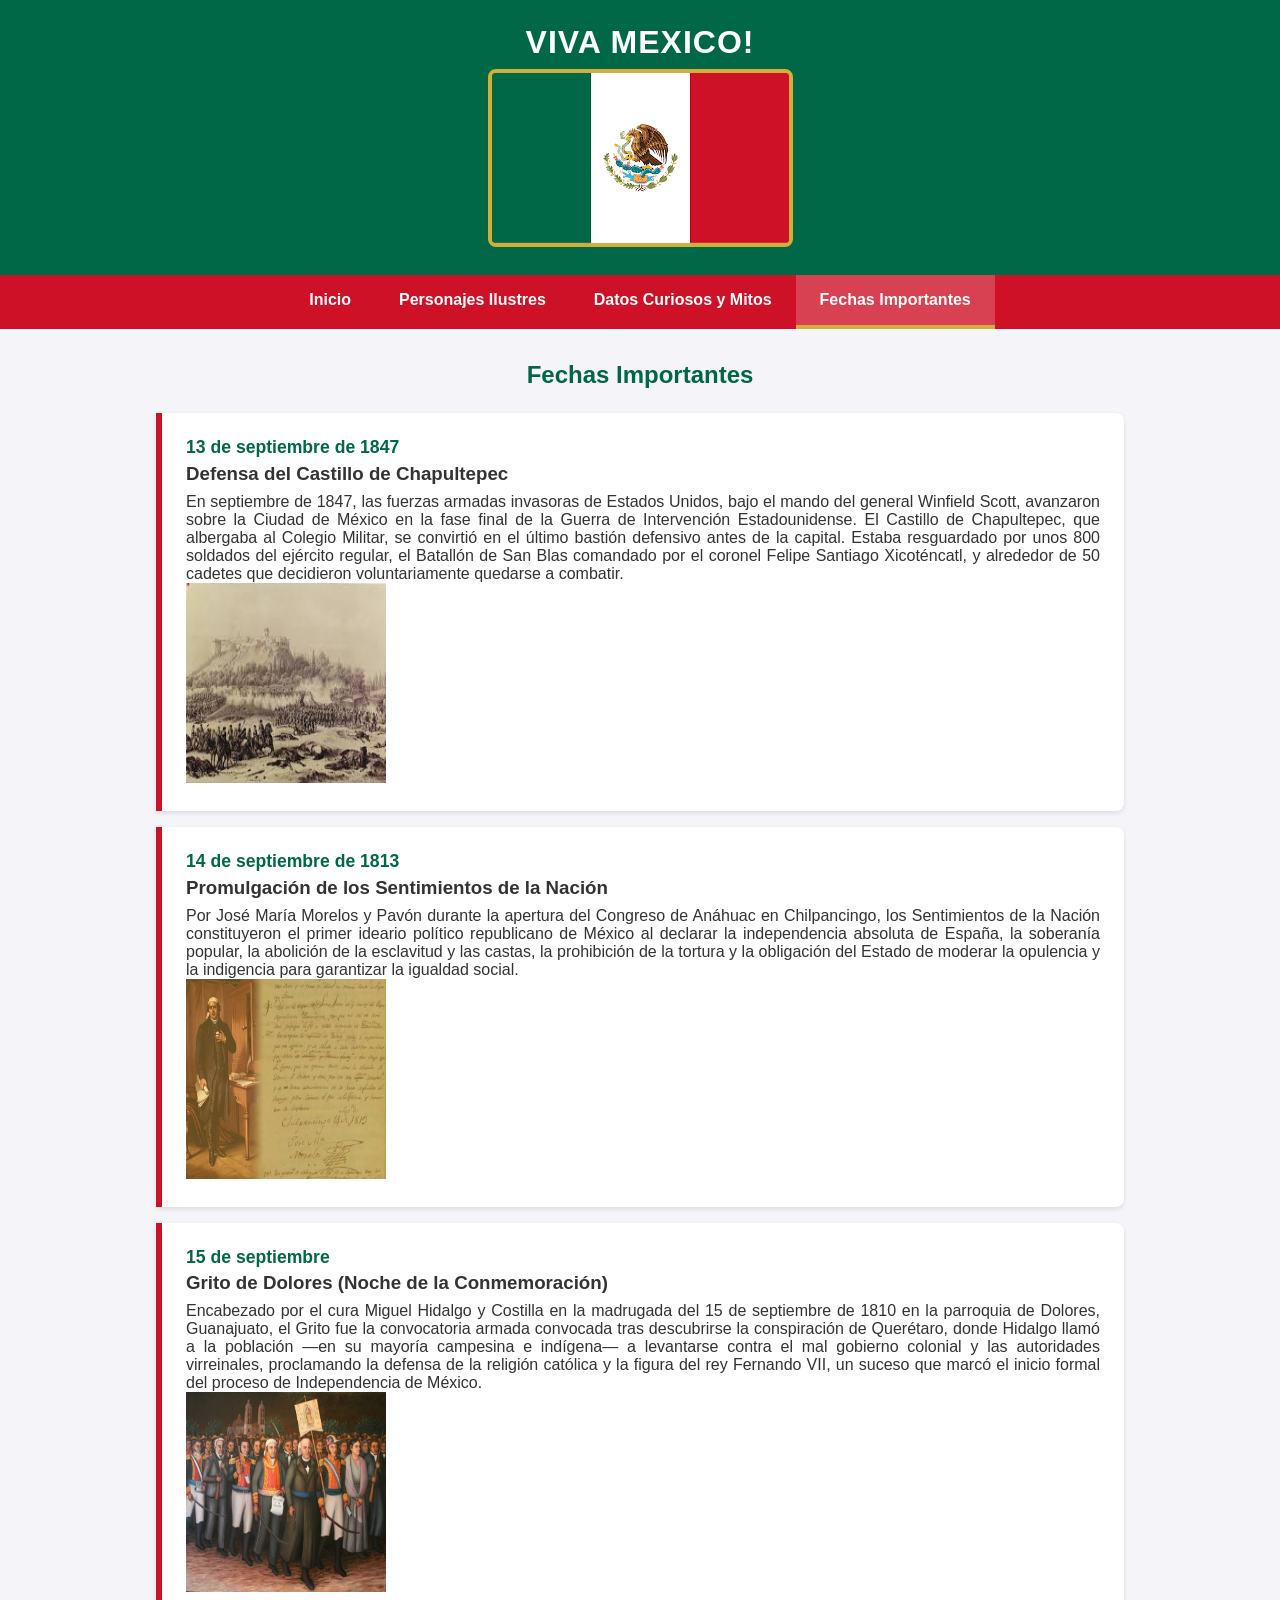
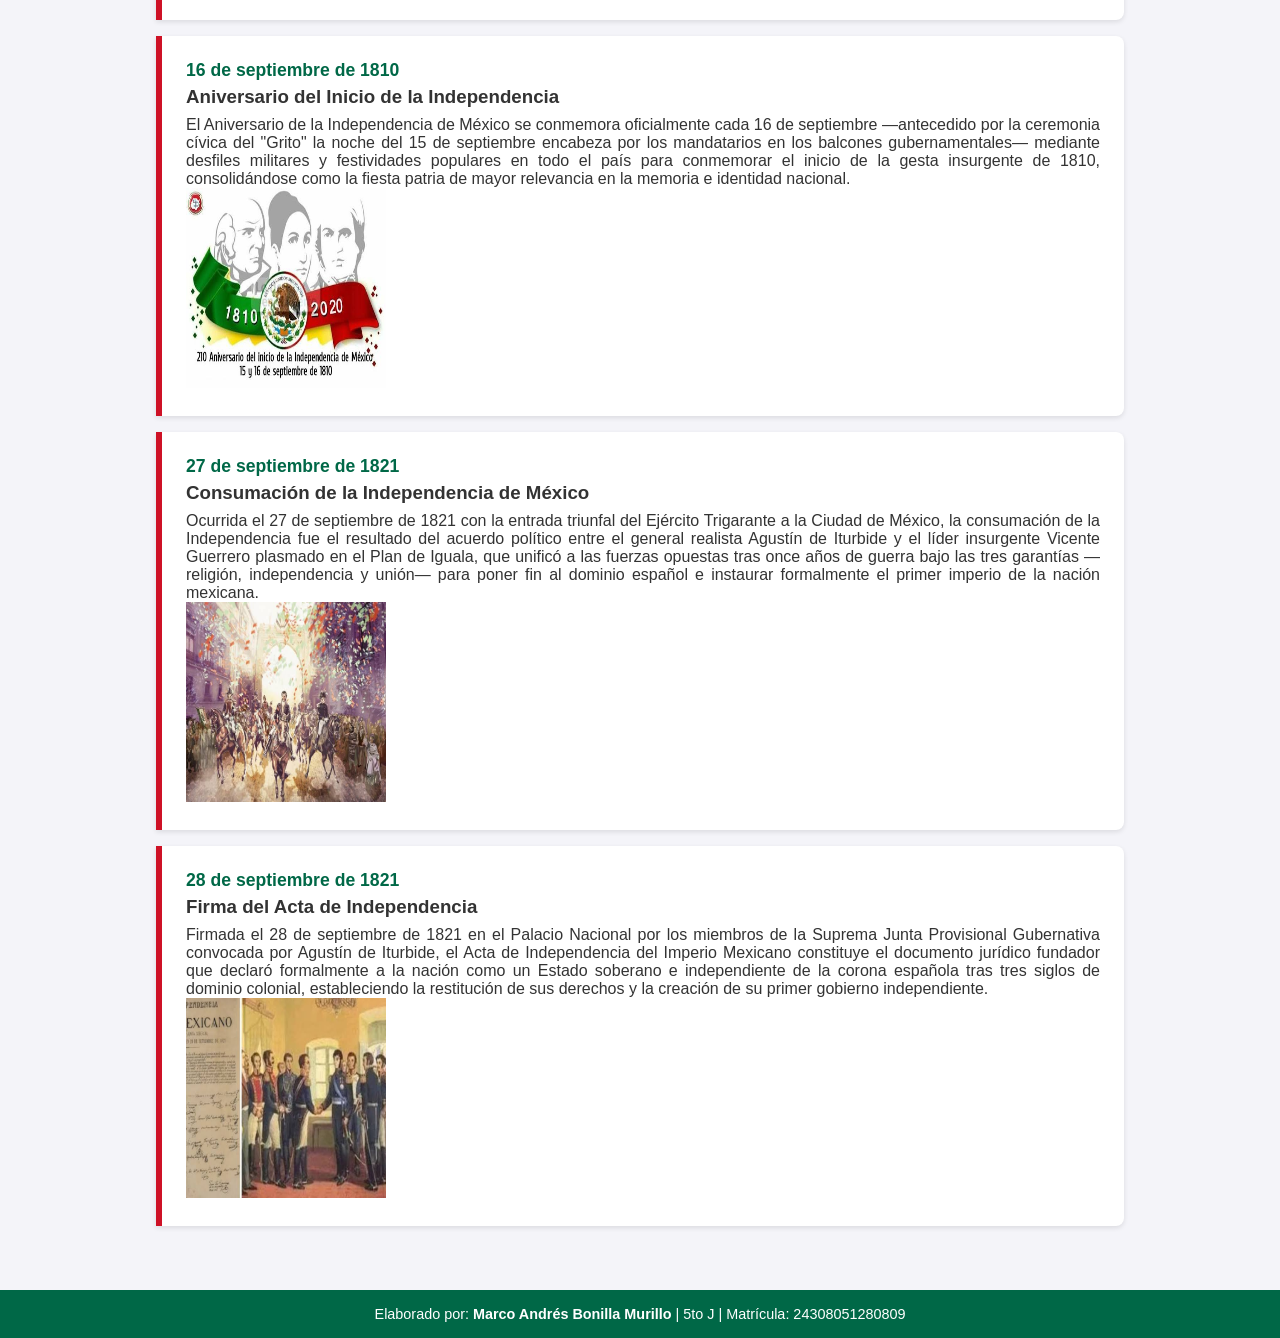
==== fechas.html @ 88dc2acb "Add files via upload" ====
<!DOCTYPE html>
<html lang="es">
<head>
    <meta charset="UTF-8">
    <meta name="viewport" content="width=device-width, initial-scale=1.0">
    <title>Mes Patrio - Fechas Importantes</title>
    <link rel="stylesheet" href="styles.css">
</head>
<body>

    <header>
        <h1>VIVA MEXICO!</h1>
        <img style="border: 4px solid var(--dorado); border-radius: 8px;" src="Mural.png">
    </header>

    <nav>
        <a href="index.html">Inicio</a>
        <a href="personajes.html">Personajes Ilustres</a>
        <a href="mitos.html">Datos Curiosos y Mitos</a>
        <a href="fechas.html" class="active">Fechas Importantes</a>
    </nav>

    <main>
        <h2 class="page-title">Fechas Importantes</h2>
        <div class="timeline">
            <div class="timeline-item">
                <div class="date">13 de septiembre de 1847</div>
                <h3>Defensa del Castillo de Chapultepec</h3>
                <p>En septiembre de 1847, las fuerzas armadas invasoras de Estados Unidos, bajo el mando del general Winfield Scott, avanzaron sobre la Ciudad de México en la fase final de la Guerra de Intervención Estadounidense. El Castillo de Chapultepec, que albergaba al Colegio Militar, se convirtió en el último bastión defensivo antes de la capital. Estaba resguardado por unos 800 soldados del ejército regular, el Batallón de San Blas comandado por el coronel Felipe Santiago Xicoténcatl, y alrededor de 50 cadetes que decidieron voluntariamente quedarse a combatir.</p>
                <img src="castillo.png" width="200" height="200">
            </div>
            <div class="timeline-item">
                <div class="date">14 de septiembre de 1813</div>
                <h3>Promulgación de los Sentimientos de la Nación</h3>
                <p>Por José María Morelos y Pavón durante la apertura del Congreso de Anáhuac en Chilpancingo, los Sentimientos de la Nación constituyeron el primer ideario político republicano de México al declarar la independencia absoluta de España, la soberanía popular, la abolición de la esclavitud y las castas, la prohibición de la tortura y la obligación del Estado de moderar la opulencia y la indigencia para garantizar la igualdad social.</p>
                <img src="sentimientos.png" width="200" height="200">
            </div>
            <div class="timeline-item">
                <div class="date">15 de septiembre</div>
                <h3>Grito de Dolores (Noche de la Conmemoración)</h3>
                <p>Encabezado por el cura Miguel Hidalgo y Costilla en la madrugada del 15 de septiembre de 1810 en la parroquia de Dolores, Guanajuato, el Grito fue la convocatoria armada convocada tras descubrirse la conspiración de Querétaro, donde Hidalgo llamó a la población —en su mayoría campesina e indígena— a levantarse contra el mal gobierno colonial y las autoridades virreinales, proclamando la defensa de la religión católica y la figura del rey Fernando VII, un suceso que marcó el inicio formal del proceso de Independencia de México.</p>
                <img src="grito2.png" width="200" height="200">
            </div>
            <div class="timeline-item">
                <div class="date">16 de septiembre de 1810</div>
                <h3>Aniversario del Inicio de la Independencia</h3>
                <p>El Aniversario de la Independencia de México se conmemora oficialmente cada 16 de septiembre —antecedido por la ceremonia cívica del "Grito" la noche del 15 de septiembre encabeza por los mandatarios en los balcones gubernamentales— mediante desfiles militares y festividades populares en todo el país para conmemorar el inicio de la gesta insurgente de 1810, consolidándose como la fiesta patria de mayor relevancia en la memoria e identidad nacional.</p>
                <img src="aniversario.png" width="200" height="200">
            </div>
            <div class="timeline-item">
                <div class="date">27 de septiembre de 1821</div>
                <h3>Consumación de la Independencia de México</h3>
                <p>Ocurrida el 27 de septiembre de 1821 con la entrada triunfal del Ejército Trigarante a la Ciudad de México, la consumación de la Independencia fue el resultado del acuerdo político entre el general realista Agustín de Iturbide y el líder insurgente Vicente Guerrero plasmado en el Plan de Iguala, que unificó a las fuerzas opuestas tras once años de guerra bajo las tres garantías —religión, independencia y unión— para poner fin al dominio español e instaurar formalmente el primer imperio de la nación mexicana.</p>
                <img src="consumacion.png" width="200" height="200">
            </div>
            <div class="timeline-item">
                <div class="date">28 de septiembre de 1821</div>
                <h3>Firma del Acta de Independencia</h3>
                <p>Firmada el 28 de septiembre de 1821 en el Palacio Nacional por los miembros de la Suprema Junta Provisional Gubernativa convocada por Agustín de Iturbide, el Acta de Independencia del Imperio Mexicano constituye el documento jurídico fundador que declaró formalmente a la nación como un Estado soberano e independiente de la corona española tras tres siglos de dominio colonial, estableciendo la restitución de sus derechos y la creación de su primer gobierno independiente.</p>
                <img src="firma.png" width="200" height="200">
            </div>
        </div>
    </main>

    <footer>
        <p>Elaborado por: <strong>Marco Andrés Bonilla Murillo</strong> | 5to J | Matrícula: 24308051280809</p>
    </footer>

</body>
</html>
---- styles.css ----
/* Estilos Generales y Colores Patrios */
:root {
    --verde: #006847;
    --blanco: #ffffff;
    --rojo: #ce1126;
    --dorado: #d4af37;
    --gris-fondo: #f4f4f9;
    --texto: #333333;
    --negro: #000000;
}

* {
    box-sizing: border-box;
    margin: 0;
    padding: 0;
    font-family: 'Segoe UI', Tahoma, Geneva, Verdana, sans-serif;
}

body {
    background-color: var(--gris-fondo);
    color: var(--texto);
    display: flex;
    flex-direction: column;
    min-height: 100vh;
}

/* Encabezado y Navegación */
header {
    background-color: var(--verde);
    color: var(--blanco);
    text-align: center;
    padding: 1.5rem 1rem;
    box-shadow: 0 4px 6px rgba(0,0,0,0.1);
}

header h1 {
    font-size: 2rem;
    margin-bottom: 0.5rem;
    letter-spacing: 1px;
}

nav {
    background-color: var(--rojo);
    display: flex;
    justify-content: center;
    flex-wrap: wrap;
}

nav a {
    color: var(--blanco);
    padding: 1rem 1.5rem;
    font-size: 1rem;
    font-weight: bold;
    text-decoration: none;
    transition: background-color 0.3s;
}

nav a:hover, nav a.active {
    background-color: rgba(255, 255, 255, 0.2);
    border-bottom: 4px solid var(--dorado);
}

/* Contenedor Principal */
main {
    max-width: 1000px;
    margin: 2rem auto;
    padding: 0 1rem;
    flex: 1;
}

h2.page-title {
    text-align: center;
    margin-bottom: 1.5rem;
    color: var(--verde);
}

/* Sección Inicio / Hero */
.hero-section {
    background: white;
    padding: 2rem;
    border-radius: 8px;
    box-shadow: 0 2px 5px rgba(0,0,0,0.1);
    text-align: center;
}

.hero-section img {
    max-width: 100%;
    height: auto;
    border-radius: 8px;
    margin-bottom: 1.5rem;
    border: 4px solid var(--dorado);
}

.hero-section h2 {
    color: var(--verde);
    margin-bottom: 1rem;
}

.hero-section p {
    font-size: 1.1rem;
    line-height: 1.6;
    text-align: justify;
}

/* Grid de Tarjetas (Personajes y Mitos) */
.grid-cards {
    display: grid;
    grid-template-columns: repeat(auto-fit, minmax(280px, 1fr));
    gap: 1.5rem;
}

.card {
    background: white;
    padding: 1.5rem;
    border-radius: 8px;
    box-shadow: 0 2px 5px rgba(0,0,0,0.1);
    border-top: 5px solid var(--verde);
}

.card h3 {
    color: var(--rojo);
    margin-bottom: 0.5rem;
    font-size: 1.2rem;
    text-align: center;
}

.card p {
    line-height: 1.5;
    font-size: 0.95rem;
    text-align: justify;
}

/* Lista de Fechas Importantes */
.timeline {
    display: flex;
    flex-direction: column;
    gap: 1rem;
}

.timeline-item {
    background: white;
    padding: 1.5rem;
    border-left: 6px solid var(--rojo);
    border-radius: 0 8px 8px 0;
    box-shadow: 0 2px 5px rgba(0,0,0,0.1);
    text-align: justify;
}

.timeline-item .date {
    font-weight: bold;
    color: var(--verde);
    font-size: 1.1rem;
    margin-bottom: 0.3rem;
    text-align: justify;
}

.timeline-item h3 {
    margin-bottom: 0.5rem;
}

/* Pie de Página */
footer {
    background-color: var(--verde);
    color: var(--blanco);
    text-align: center;
    padding: 1rem;
    margin-top: 2rem;
    font-size: 0.9rem;
}

footer strong {
    color: var(--blanco);
}
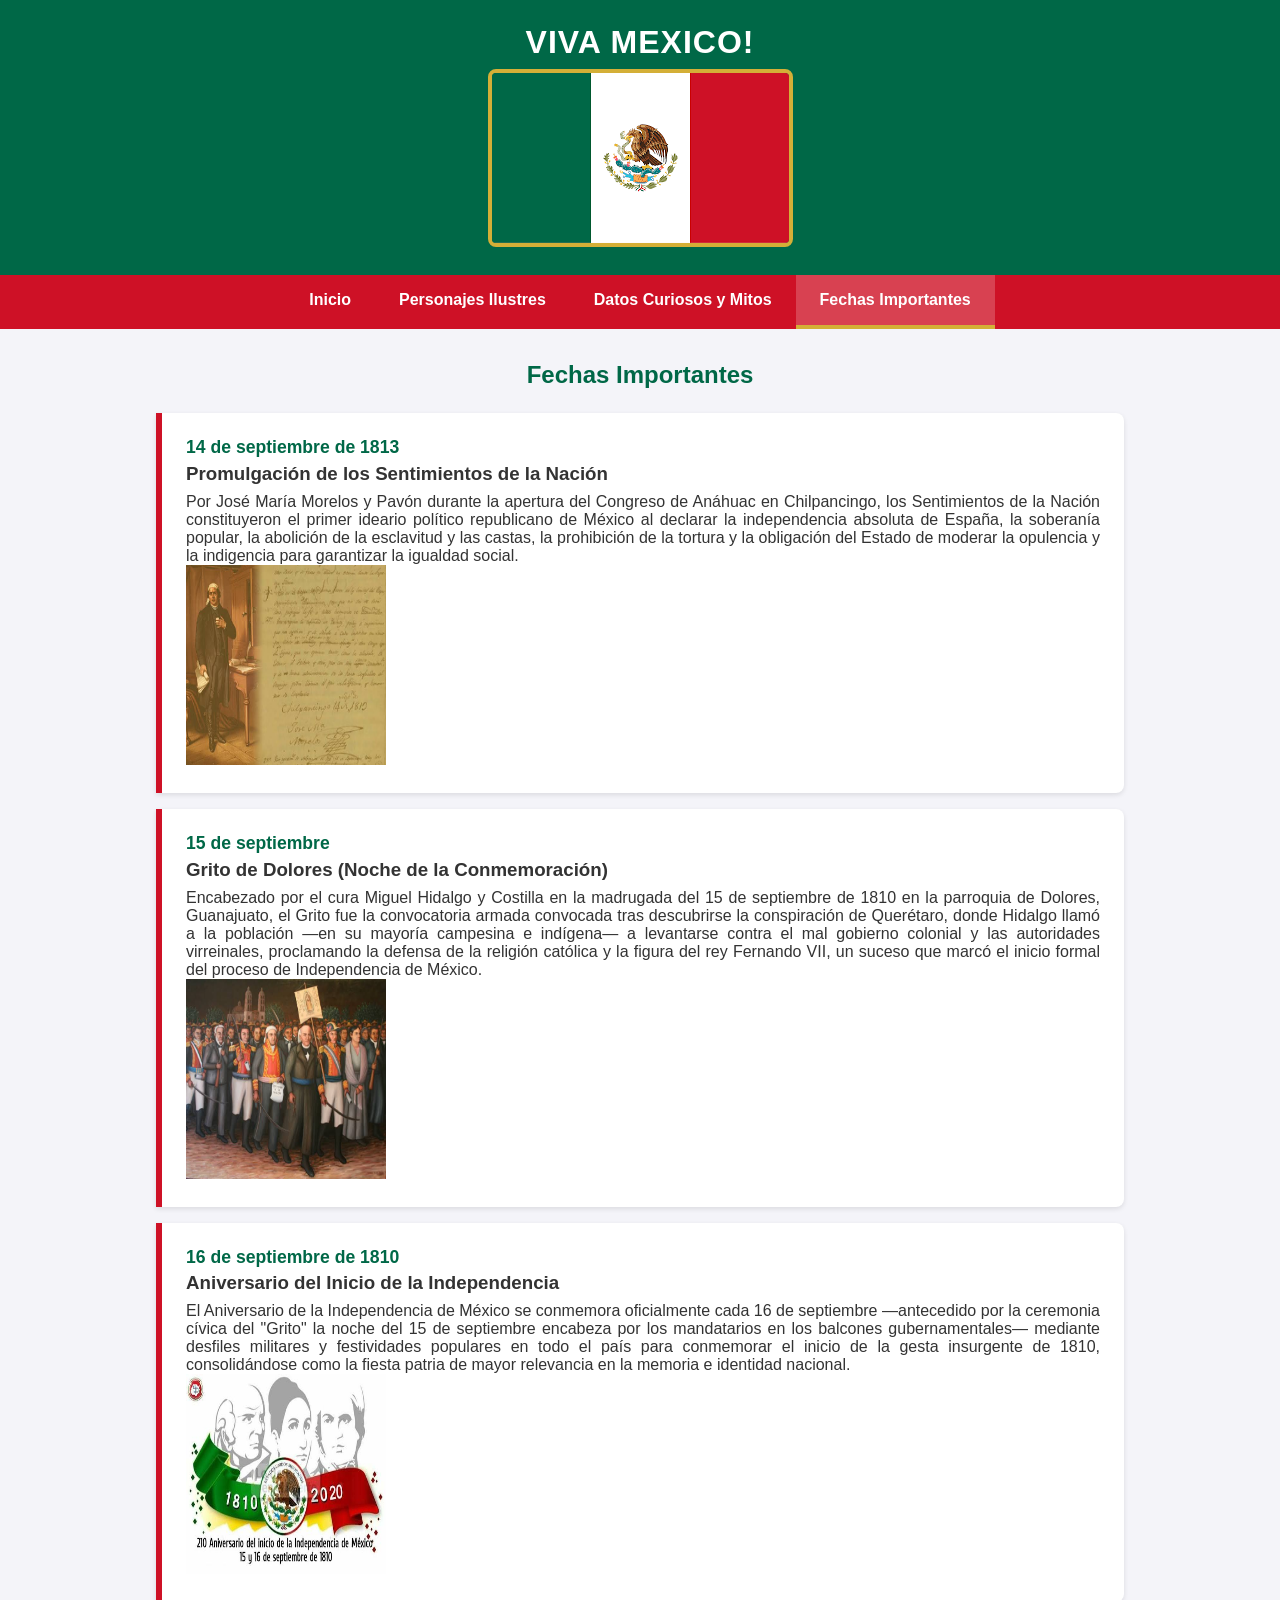
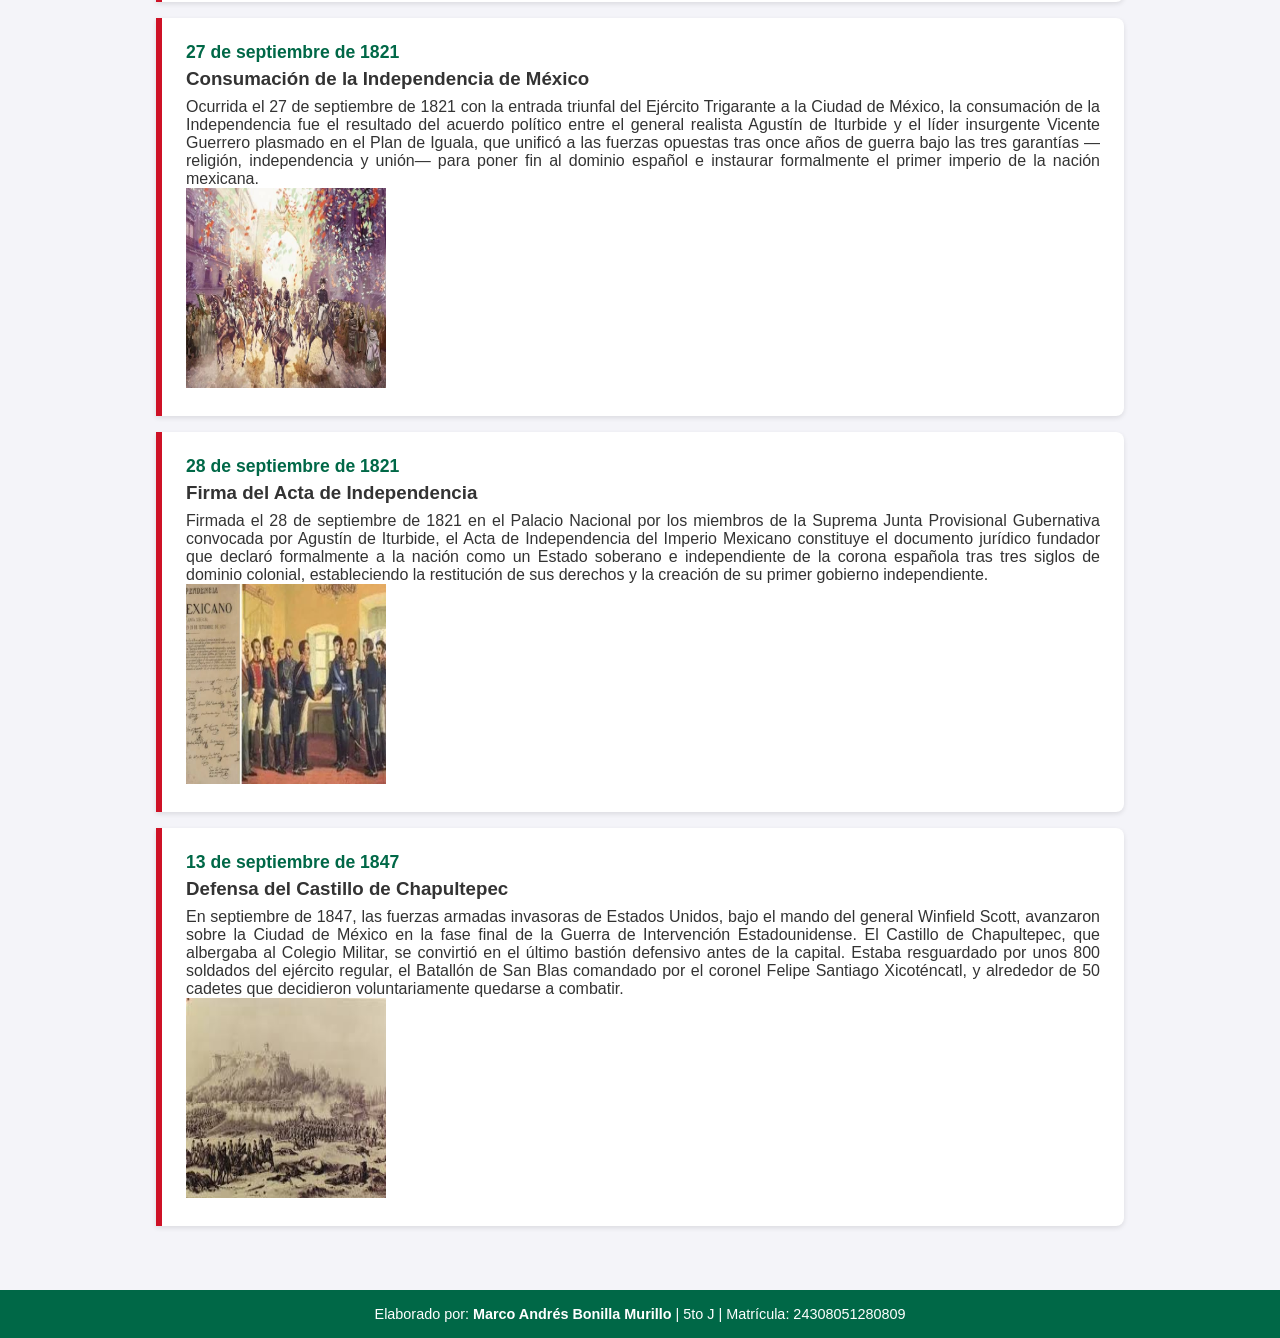
==== commit 5d41e5cb: "Update fechas.html" ====
--- a/fechas.html
+++ b/fechas.html
@@ -1,70 +1,70 @@
-<!DOCTYPE html>
-<html lang="es">
-<head>
-    <meta charset="UTF-8">
-    <meta name="viewport" content="width=device-width, initial-scale=1.0">
-    <title>Mes Patrio - Fechas Importantes</title>
-    <link rel="stylesheet" href="styles.css">
-</head>
-<body>
+<!DOCTYPE html> <!-- Declara el tipo de documento como HTML5 para que el navegador lo interprete de forma correcta -->
+<html lang="es"> <!-- Elemento raíz que envuelve todo el documento e indica que el contenido está en español -->
+<head> <!-- Contenedor de información de configuración no visible directamente en la página -->
+    <meta charset="UTF-8"> <!-- Define la codificación de caracteres en UTF-8 para procesar correctamente acentos, 'ñ' y símbolos -->
+    <meta name="viewport" content="width=device-width, initial-scale=1.0"> <!-- Ajusta el tamaño de la pagina para que se ajuste de acorde al dispositivo -->
+    <title>Mes Patrio - Fechas Importantes</title> <!-- Título que aparece en la pestaña del navegador -->
+    <link rel="stylesheet" href="styles.css"> <!-- Conecta el archivo de hojas de estilo externas 'styles.css' con este documento -->
+</head> <!-- Cierre de la sección de informacion de configuracion de la página -->
+<body> <!-- Inicio del cuerpo del documento donde se ubica todo el contenido visible -->
 
-    <header>
-        <h1>VIVA MEXICO!</h1>
-        <img style="border: 4px solid var(--dorado); border-radius: 8px;" src="Mural.png">
-    </header>
+    <header> <!-- Encabezado principal del sitio web -->
+        <h1>VIVA MEXICO!</h1> <!-- Título principal de nivel 1 visible en la parte superior -->
+        <img style="border: 4px solid var(--dorado); border-radius: 8px;" src="Mural.png"> <!-- Muestra la imagen 'Mural.png' aplicando estilos CSS directos de borde y esquinas redondeadas -->
+    </header> <!-- Cierre de la sección de encabezado -->
 
-    <nav>
-        <a href="index.html">Inicio</a>
-        <a href="personajes.html">Personajes Ilustres</a>
-        <a href="mitos.html">Datos Curiosos y Mitos</a>
-        <a href="fechas.html" class="active">Fechas Importantes</a>
-    </nav>
+    <nav> <!-- Sección de navegación que agrupa la lista de enlaces del sitio -->
+        <a href="index.html">Inicio</a> <!-- Enlace para ir a la página de inicio -->
+        <a href="personajes.html">Personajes Ilustres</a> <!-- Enlace hacia la página de Personajes Ilustres -->
+        <a href="mitos.html">Datos Curiosos y Mitos</a> <!-- Enlace hacia la página de Datos Curiosos y Mitos -->
+        <a href="fechas.html" class="active">Fechas Importantes</a> <!-- Enlace a la página actual de Fechas Importantes, destacada mediante la clase 'active' -->
+    </nav> <!-- Cierre de la barra de navegación -->
 
-    <main>
-        <h2 class="page-title">Fechas Importantes</h2>
-        <div class="timeline">
-            <div class="timeline-item">
-                <div class="date">13 de septiembre de 1847</div>
-                <h3>Defensa del Castillo de Chapultepec</h3>
-                <p>En septiembre de 1847, las fuerzas armadas invasoras de Estados Unidos, bajo el mando del general Winfield Scott, avanzaron sobre la Ciudad de México en la fase final de la Guerra de Intervención Estadounidense. El Castillo de Chapultepec, que albergaba al Colegio Militar, se convirtió en el último bastión defensivo antes de la capital. Estaba resguardado por unos 800 soldados del ejército regular, el Batallón de San Blas comandado por el coronel Felipe Santiago Xicoténcatl, y alrededor de 50 cadetes que decidieron voluntariamente quedarse a combatir.</p>
-                <img src="castillo.png" width="200" height="200">
-            </div>
-            <div class="timeline-item">
-                <div class="date">14 de septiembre de 1813</div>
-                <h3>Promulgación de los Sentimientos de la Nación</h3>
-                <p>Por José María Morelos y Pavón durante la apertura del Congreso de Anáhuac en Chilpancingo, los Sentimientos de la Nación constituyeron el primer ideario político republicano de México al declarar la independencia absoluta de España, la soberanía popular, la abolición de la esclavitud y las castas, la prohibición de la tortura y la obligación del Estado de moderar la opulencia y la indigencia para garantizar la igualdad social.</p>
-                <img src="sentimientos.png" width="200" height="200">
-            </div>
-            <div class="timeline-item">
-                <div class="date">15 de septiembre</div>
-                <h3>Grito de Dolores (Noche de la Conmemoración)</h3>
-                <p>Encabezado por el cura Miguel Hidalgo y Costilla en la madrugada del 15 de septiembre de 1810 en la parroquia de Dolores, Guanajuato, el Grito fue la convocatoria armada convocada tras descubrirse la conspiración de Querétaro, donde Hidalgo llamó a la población —en su mayoría campesina e indígena— a levantarse contra el mal gobierno colonial y las autoridades virreinales, proclamando la defensa de la religión católica y la figura del rey Fernando VII, un suceso que marcó el inicio formal del proceso de Independencia de México.</p>
-                <img src="grito2.png" width="200" height="200">
-            </div>
-            <div class="timeline-item">
-                <div class="date">16 de septiembre de 1810</div>
-                <h3>Aniversario del Inicio de la Independencia</h3>
-                <p>El Aniversario de la Independencia de México se conmemora oficialmente cada 16 de septiembre —antecedido por la ceremonia cívica del "Grito" la noche del 15 de septiembre encabeza por los mandatarios en los balcones gubernamentales— mediante desfiles militares y festividades populares en todo el país para conmemorar el inicio de la gesta insurgente de 1810, consolidándose como la fiesta patria de mayor relevancia en la memoria e identidad nacional.</p>
-                <img src="aniversario.png" width="200" height="200">
-            </div>
-            <div class="timeline-item">
-                <div class="date">27 de septiembre de 1821</div>
-                <h3>Consumación de la Independencia de México</h3>
-                <p>Ocurrida el 27 de septiembre de 1821 con la entrada triunfal del Ejército Trigarante a la Ciudad de México, la consumación de la Independencia fue el resultado del acuerdo político entre el general realista Agustín de Iturbide y el líder insurgente Vicente Guerrero plasmado en el Plan de Iguala, que unificó a las fuerzas opuestas tras once años de guerra bajo las tres garantías —religión, independencia y unión— para poner fin al dominio español e instaurar formalmente el primer imperio de la nación mexicana.</p>
-                <img src="consumacion.png" width="200" height="200">
-            </div>
-            <div class="timeline-item">
-                <div class="date">28 de septiembre de 1821</div>
-                <h3>Firma del Acta de Independencia</h3>
-                <p>Firmada el 28 de septiembre de 1821 en el Palacio Nacional por los miembros de la Suprema Junta Provisional Gubernativa convocada por Agustín de Iturbide, el Acta de Independencia del Imperio Mexicano constituye el documento jurídico fundador que declaró formalmente a la nación como un Estado soberano e independiente de la corona española tras tres siglos de dominio colonial, estableciendo la restitución de sus derechos y la creación de su primer gobierno independiente.</p>
-                <img src="firma.png" width="200" height="200">
-            </div>
-        </div>
-    </main>
+    <main> <!-- Contenido principal e individual de esta página en específico -->
+        <h2 class="page-title">Fechas Importantes</h2> <!-- Título secundario estilizado mediante la clase 'page-title' -->
+        <div class="timeline"> <!-- Contenedor genérico para agrupar y organizar la estructura visual de la línea del tiempo -->
+            <div class="timeline-item"> <!-- Contenedor para el segundo evento histórico -->
+                <div class="date">14 de septiembre de 1813</div> <!-- Etiqueta visual para la fecha del segundo evento -->
+                <h3>Promulgación de los Sentimientos de la Nación</h3> <!-- Título de nivel 3 para el tema de Morelos -->
+                <p>Por José María Morelos y Pavón durante la apertura del Congreso de Anáhuac en Chilpancingo, los Sentimientos de la Nación constituyeron el primer ideario político republicano de México al declarar la independencia absoluta de España, la soberanía popular, la abolición de la esclavitud y las castas, la prohibición de la tortura y la obligación del Estado de moderar la opulencia y la indigencia para garantizar la igualdad social.</p> <!-- Párrafo explicativo del documento 'Sentimientos de la Nación' -->
+                <img src="sentimientos.png" width="200" height="200"> <!-- Imagen representativa 'sentimientos.png' de dimensiones 200x200 píxeles -->
+            </div> <!-- Cierre del contenedor del segundo evento histórico -->
+            <div class="timeline-item"> <!-- Contenedor para el tercer evento histórico -->
+                <div class="date">15 de septiembre</div> <!-- Etiqueta visual para la fecha del Grito de Dolores -->
+                <h3>Grito de Dolores (Noche de la Conmemoración)</h3> <!-- Título de nivel 3 sobre la noche del Grito -->
+                <p>Encabezado por el cura Miguel Hidalgo y Costilla en la madrugada del 15 de septiembre de 1810 en la parroquia de Dolores, Guanajuato, el Grito fue la convocatoria armada convocada tras descubrirse la conspiración de Querétaro, donde Hidalgo llamó a la población —en su mayoría campesina e indígena— a levantarse contra el mal gobierno colonial y las autoridades virreinales, proclamando la defensa de la religión católica y la figura del rey Fernando VII, un suceso que marcó el inicio formal del proceso de Independencia de México.</p> <!-- Párrafo con los detalles históricos del inicio del levantamiento armando -->
+                <img src="grito2.png" width="200" height="200"> <!-- Imagen ilustrativa 'grito2.png' fijada a 200x200 píxeles -->
+            </div> <!-- Cierre del contenedor del tercer evento histórico -->
+            <div class="timeline-item"> <!-- Contenedor para el cuarto evento histórico -->
+                <div class="date">16 de septiembre de 1810</div> <!-- Etiqueta visual para la fecha oficial de la Independencia -->
+                <h3>Aniversario del Inicio de la Independencia</h3> <!-- Título de nivel 3 sobre las celebraciones cívicas -->
+                <p>El Aniversario de la Independencia de México se conmemora oficialmente cada 16 de septiembre —antecedido por la ceremonia cívica del "Grito" la noche del 15 de septiembre encabeza por los mandatarios en los balcones gubernamentales— mediante desfiles militares y festividades populares en todo el país para conmemorar el inicio de la gesta insurgente de 1810, consolidándose como la fiesta patria de mayor relevancia en la memoria e identidad nacional.</p> <!-- Párrafo sobre las festividades y desfiles del 16 de septiembre -->
+                <img src="aniversario.png" width="200" height="200"> <!-- Imagen ilustrativa 'aniversario.png' con medidas de 200x200 píxeles -->
+            </div> <!-- Cierre del contenedor del cuarto evento histórico -->
+            <div class="timeline-item"> <!-- Contenedor para el quinto evento histórico -->
+                <div class="date">27 de septiembre de 1821</div> <!-- Etiqueta visual para la fecha de la Consumación -->
+                <h3>Consumación de la Independencia de México</h3> <!-- Título de nivel 3 sobre el fin de la contienda armada -->
+                <p>Ocurrida el 27 de septiembre de 1821 con la entrada triunfal del Ejército Trigarante a la Ciudad de México, la consumación de la Independencia fue el resultado del acuerdo político entre el general realista Agustín de Iturbide y el líder insurgente Vicente Guerrero plasmado en el Plan de Iguala, que unificó a las fuerzas opuestas tras once años de guerra bajo las tres garantías —religión, independencia y unión— para poner fin al dominio español e instaurar formalmente el primer imperio de la nación mexicana.</p> <!-- Párrafo descriptivo del Plan de Iguala y la entrada del Ejército Trigarante -->
+                <img src="consumacion.png" width="200" height="200"> <!-- Imagen ilustrativa 'consumacion.png' fijada a 200x200 píxeles -->
+            </div> <!-- Cierre del contenedor del quinto evento histórico -->
+            <div class="timeline-item"> <!-- Contenedor para el sexto evento histórico -->
+                <div class="date">28 de septiembre de 1821</div> <!-- Etiqueta visual para la fecha de la firma del Acta -->
+                <h3>Firma del Acta de Independencia</h3> <!-- Título de nivel 3 sobre la declaración legal de independencia -->
+                <p>Firmada el 28 de septiembre de 1821 en el Palacio Nacional por los miembros de la Suprema Junta Provisional Gubernativa convocada por Agustín de Iturbide, el Acta de Independencia del Imperio Mexicano constituye el documento jurídico fundador que declaró formalmente a la nación como un Estado soberano e independiente de la corona española tras tres siglos de dominio colonial, estableciendo la restitución de sus derechos y la creación de su primer gobierno independiente.</p> <!-- Párrafo con la explicación del acta fundacional del nuevo Estado -->
+                <img src="firma.png" width="200" height="200"> <!-- Imagen representativa 'firma.png' ajustada a 200x200 píxeles -->
+            </div> <!-- Cierre del contenedor del sexto evento histórico -->
+            <div class="timeline-item"> <!-- Contenedor para el primer evento histórico de la línea del tiempo -->
+                <div class="date">13 de septiembre de 1847</div> <!-- Etiqueta visual para la fecha del evento -->
+                <h3>Defensa del Castillo de Chapultepec</h3> <!-- Título de nivel 3 con el nombre del evento histórico -->
+                <p>En septiembre de 1847, las fuerzas armadas invasoras de Estados Unidos, bajo el mando del general Winfield Scott, avanzaron sobre la Ciudad de México en la fase final de la Guerra de Intervención Estadounidense. El Castillo de Chapultepec, que albergaba al Colegio Militar, se convirtió en el último bastión defensivo antes de la capital. Estaba resguardado por unos 800 soldados del ejército regular, el Batallón de San Blas comandado por el coronel Felipe Santiago Xicoténcatl, y alrededor de 50 cadetes que decidieron voluntariamente quedarse a combatir.</p> <!-- Descripción del contexto histórico de la batalla -->
+                <img src="castillo.png" width="200" height="200"> <!-- Imagen representativa 'castillo.png' ajustada a 200x200 píxeles -->
+            </div> <!-- Cierre del contenedor del primer evento histórico -->
+        </div> <!-- Cierre del contenedor global de la línea del tiempo -->
+    </main> <!-- Cierre de la sección principal del contenido -->
 
-    <footer>
-        <p>Elaborado por: <strong>Marco Andrés Bonilla Murillo</strong> | 5to J | Matrícula: 24308051280809</p>
-    </footer>
+    <footer> <!-- Sección de pie de página -->
+        <p>Elaborado por: <strong>Marco Andrés Bonilla Murillo</strong> | 5to J | Matrícula: 24308051280809</p> <!-- Párrafo con la autoría; la etiqueta 'strong' coloca el nombre en negritas -->
+    </footer> <!-- Cierre del pie de página -->
 
-</body>
-</html>+</body> <!-- Cierre del cuerpo del documento -->
+</html> <!-- Cierre del elemento raíz HTML -->
